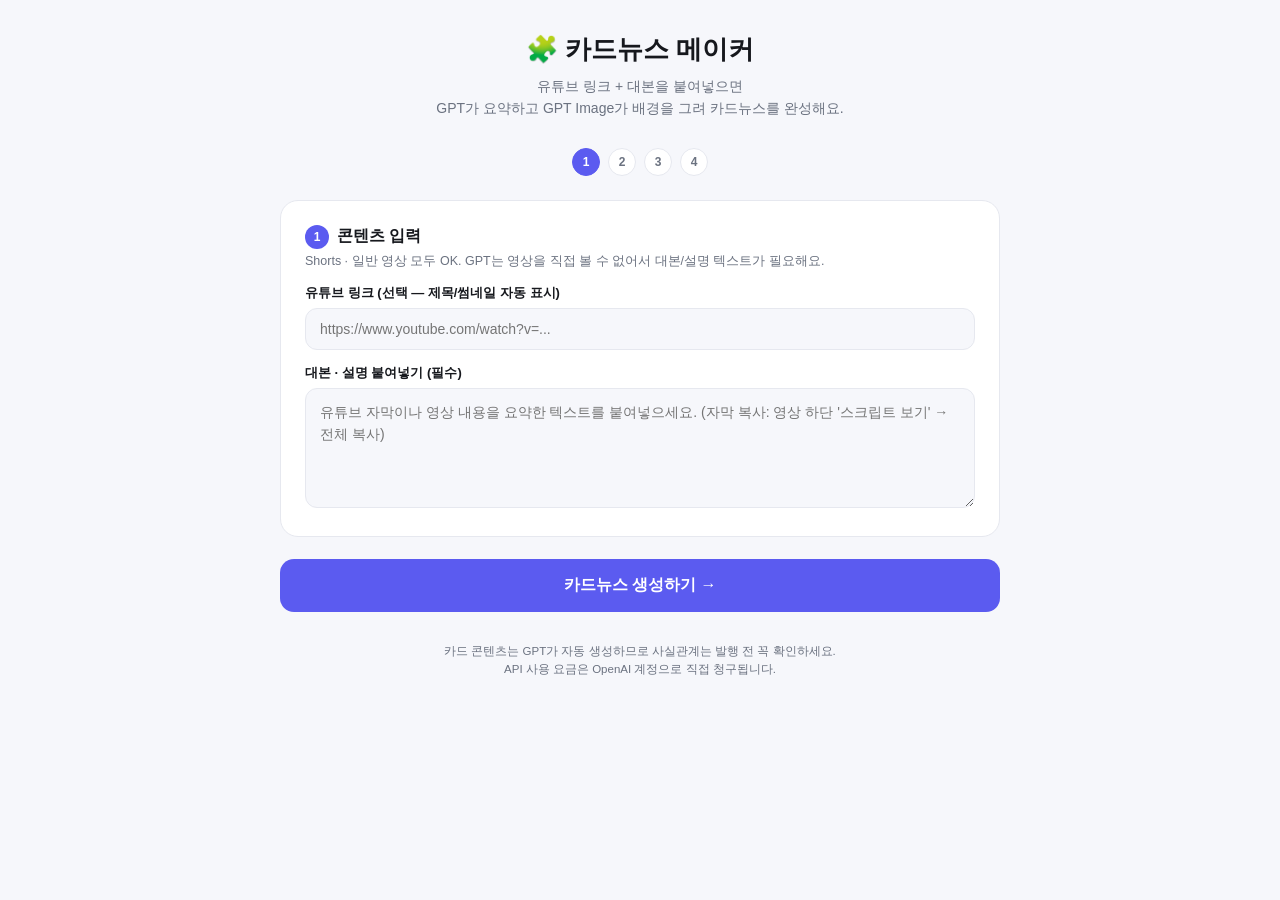
==== cardnews-maker/index.html @ f678c646 "Add YouTube-link-to-cardnews generator web app Client-only static app: paste a YouTube link (auto-fe" ====
<!doctype html>
<html lang="ko">
<head>
<meta charset="UTF-8" />
<meta name="viewport" content="width=device-width, initial-scale=1.0" />
<title>카드뉴스 메이커 — 링크 하나로 카드뉴스 완성</title>
<meta name="description" content="유튜브 링크와 대본을 붙여넣으면 GPT가 요약하고 GPT Image가 배경을 그려 카드뉴스를 완성합니다." />
<script src="./vendor/html2canvas.min.js"></script>
<script src="./vendor/jszip.min.js"></script>
<style>
  :root{
    --bg:#f6f7fb; --panel:#ffffff; --ink:#16181d; --sub:#6b7280;
    --line:#e6e8ef; --accent:#5b5bf0; --accent-ink:#ffffff;
    --danger:#e0455a; --radius:18px;
  }
  @media (prefers-color-scheme: dark){
    :root{ --bg:#0f1015; --panel:#191b22; --ink:#f2f3f7; --sub:#9aa0ac; --line:#2a2d38; }
  }
  :root[data-theme="dark"]{ --bg:#0f1015; --panel:#191b22; --ink:#f2f3f7; --sub:#9aa0ac; --line:#2a2d38; }
  :root[data-theme="light"]{ --bg:#f6f7fb; --panel:#ffffff; --ink:#16181d; --sub:#6b7280; --line:#e6e8ef; }

  *{box-sizing:border-box;}
  body{
    margin:0; background:var(--bg); color:var(--ink);
    font-family:-apple-system,BlinkMacSystemFont,"Pretendard","Apple SD Gothic Neo","Segoe UI",Roboto,sans-serif;
    padding:32px 16px 80px;
  }
  .wrap{ max-width:720px; margin:0 auto; }
  header.top{ text-align:center; margin-bottom:28px; }
  header.top h1{ font-size:26px; font-weight:800; margin:0 0 8px; }
  header.top p{ color:var(--sub); font-size:14px; margin:0; line-height:1.6; }

  .steps{ display:flex; gap:8px; justify-content:center; margin-bottom:24px; }
  .steps .dot{ width:28px; height:28px; border-radius:50%; display:flex; align-items:center; justify-content:center;
    font-size:12px; font-weight:700; background:var(--panel); border:1px solid var(--line); color:var(--sub); }
  .steps .dot.active{ background:var(--accent); color:#fff; border-color:var(--accent); }
  .steps .dot.done{ background:#22c55e; color:#fff; border-color:#22c55e; }

  .panel{ background:var(--panel); border:1px solid var(--line); border-radius:var(--radius); padding:24px; margin-bottom:16px; }
  .panel h2{ font-size:16px; margin:0 0 4px; display:flex; align-items:center; gap:8px; }
  .panel .badge{ width:24px;height:24px;border-radius:50%;background:var(--accent);color:#fff;font-size:12px;
    display:inline-flex;align-items:center;justify-content:center;font-weight:800; }
  .panel .hint{ color:var(--sub); font-size:12.5px; margin:0 0 14px; }

  label.field-label{ display:block; font-size:13px; font-weight:700; margin:14px 0 6px; }
  input[type=text], input[type=password], textarea{
    width:100%; padding:12px 14px; border-radius:12px; border:1px solid var(--line);
    background:var(--bg); color:var(--ink); font-size:14px; font-family:inherit; outline:none;
  }
  input:focus, textarea:focus{ border-color:var(--accent); }
  textarea{ min-height:120px; resize:vertical; line-height:1.6; }

  .yt-preview{ display:flex; gap:12px; align-items:center; margin-top:10px; padding:10px; border:1px solid var(--line); border-radius:12px; display:none; }
  .yt-preview img{ width:88px; height:50px; object-fit:cover; border-radius:8px; background:var(--line); }
  .yt-preview .t{ font-size:13px; font-weight:600; line-height:1.4; }
  .yt-preview .t small{ display:block; color:var(--sub); font-weight:400; margin-top:2px; }

  .choice-row{ display:grid; grid-template-columns:repeat(auto-fit,minmax(120px,1fr)); gap:8px; margin-top:8px; }
  .choice{ padding:12px 10px; border:1px solid var(--line); border-radius:12px; text-align:center; cursor:pointer;
    font-size:13px; font-weight:700; background:var(--bg); user-select:none; }
  .choice.sel{ background:var(--accent); color:#fff; border-color:var(--accent); }
  .choice small{ display:block; font-weight:400; opacity:.75; font-size:11px; margin-top:2px; }

  .tpl-grid{ display:grid; grid-template-columns:repeat(2,1fr); gap:12px; margin-top:8px; }
  .tpl-card{ border:2px solid var(--line); border-radius:14px; padding:10px; cursor:pointer; }
  .tpl-card.sel{ border-color:var(--accent); box-shadow:0 0 0 3px rgba(91,91,240,.15); }
  .tpl-thumb{ aspect-ratio:1/1; border-radius:8px; overflow:hidden; position:relative; display:flex; align-items:flex-end; padding:8px; }
  .tpl-thumb .tt{ font-size:11px; font-weight:800; line-height:1.3; }
  .tpl-name{ font-size:12.5px; font-weight:700; margin-top:8px; }
  .tpl-desc{ font-size:11px; color:var(--sub); margin-top:2px; }

  .thumb-press{ background:#fff; color:#111; }
  .thumb-press .tag{ background:#111; color:#ffe14d; font-size:8px; padding:2px 5px; border-radius:3px; display:inline-block; margin-bottom:4px; }
  .thumb-impact{ background:#0a0a0a; color:#eaff3d; }
  .thumb-photo{ background:linear-gradient(160deg,#7c6a58,#3d332a); color:#fff; }
  .thumb-vivid{ background:linear-gradient(135deg,#7b2ff7,#f72585); color:#fff; }

  .key-row{ display:flex; gap:8px; margin-top:8px; }
  .key-row input{ flex:1; }
  .lockline{ font-size:11.5px; color:var(--sub); margin-top:8px; display:flex; gap:6px; align-items:flex-start; line-height:1.5; }

  button.primary{
    width:100%; padding:16px; border:none; border-radius:14px; background:var(--accent); color:#fff;
    font-size:16px; font-weight:800; cursor:pointer; margin-top:6px;
  }
  button.primary:disabled{ opacity:.5; cursor:not-allowed; }
  button.ghost{
    padding:10px 16px; border-radius:12px; border:1px solid var(--line); background:transparent; color:var(--ink);
    font-size:13px; font-weight:700; cursor:pointer;
  }
  .btn-row{ display:flex; gap:8px; flex-wrap:wrap; margin-top:14px; }

  .progress-box{ text-align:center; padding:40px 20px; }
  .spinner{ width:40px;height:40px;border-radius:50%;border:3px solid var(--line);border-top-color:var(--accent);
    margin:0 auto 16px; animation:spin 1s linear infinite; }
  @keyframes spin{ to{ transform:rotate(360deg); } }
  .progress-box .step-log{ font-size:12.5px; color:var(--sub); margin-top:10px; line-height:1.8; }

  .carousel{ display:flex; gap:14px; overflow-x:auto; padding:6px 2px 14px; scroll-snap-type:x mandatory; }
  .carousel .cardwrap{ scroll-snap-align:center; flex:0 0 auto; }
  .card-canvas{ width:280px; border-radius:14px; overflow:hidden; box-shadow:0 6px 20px rgba(0,0,0,.15); position:relative; }
  .card-canvas.ratio-11{ aspect-ratio:1/1; }
  .card-canvas.ratio-45{ aspect-ratio:4/5; }

  .err{ color:var(--danger); font-size:13px; margin-top:10px; display:none; }
  footer.foot{ text-align:center; color:var(--sub); font-size:11.5px; margin-top:30px; line-height:1.6; }

  /* ---- exported card inner styles ---- */
  .cn-card{ width:100%; height:100%; position:relative; display:flex; flex-direction:column; font-family:inherit; }
  .cn-press{ background:#ffffff; color:#111; justify-content:space-between; padding:7% 8%; }
  .cn-press .tag{ background:#111; color:#ffe14d; font-size:11px; font-weight:800; padding:5px 10px; border-radius:5px; display:inline-block; align-self:flex-start; }
  .cn-press .head{ font-size:26px; font-weight:900; line-height:1.28; margin-top:14px; }
  .cn-press .body{ font-size:14px; color:#444; margin-top:10px; line-height:1.6; }
  .cn-press .foot{ display:flex; align-items:center; justify-content:space-between; }
  .cn-press .pill{ background:#f2c94c; color:#111; font-size:11px; font-weight:800; padding:6px 12px; border-radius:20px; }
  .cn-press .idx{ font-size:11px; color:#999; font-weight:700; }

  .cn-impact{ background:#0a0a0a; color:#eaff3d; justify-content:center; padding:9% 8%; }
  .cn-impact .tag{ background:#eaff3d; color:#0a0a0a; font-size:11px; font-weight:900; padding:5px 10px; border-radius:5px; display:inline-block; align-self:flex-start; margin-bottom:16px; }
  .cn-impact .head{ font-size:30px; font-weight:900; line-height:1.22; color:#fff; }
  .cn-impact .head b{ color:#eaff3d; }
  .cn-impact .body{ font-size:13.5px; color:#c9c9c9; margin-top:14px; line-height:1.7; }
  .cn-impact .idx{ position:absolute; bottom:6%; right:8%; font-size:11px; color:#666; font-weight:700; }

  .cn-photo{ color:#fff; justify-content:flex-end; background-size:cover; background-position:center; }
  .cn-photo::before{ content:""; position:absolute; inset:0; background:linear-gradient(180deg,rgba(0,0,0,.05) 30%,rgba(0,0,0,.75) 100%); }
  .cn-photo .inner{ position:relative; padding:8% 8% 9%; }
  .cn-photo .tag{ background:rgba(255,255,255,.9); color:#111; font-size:11px; font-weight:800; padding:5px 10px; border-radius:5px; display:inline-block; margin-bottom:10px; }
  .cn-photo .head{ font-size:22px; font-weight:900; line-height:1.3; }
  .cn-photo .body{ font-size:13px; margin-top:8px; line-height:1.6; opacity:.92; }

  .cn-vivid{ background:linear-gradient(135deg,#7b2ff7,#f72585); color:#fff; justify-content:center; padding:9% 8%; text-align:left; }
  .cn-vivid .tag{ font-size:11px; font-weight:800; letter-spacing:.5px; opacity:.85; margin-bottom:10px; }
  .cn-vivid .head{ font-size:28px; font-weight:900; line-height:1.25; }
  .cn-vivid .body{ font-size:13.5px; margin-top:14px; line-height:1.7; opacity:.95; }
  .cn-vivid .idx{ position:absolute; bottom:6%; right:8%; font-size:11px; font-weight:800; opacity:.8; }
</style>
</head>
<body>
<div class="wrap">
  <header class="top">
    <h1>🧩 카드뉴스 메이커</h1>
    <p>유튜브 링크 + 대본을 붙여넣으면<br/>GPT가 요약하고 GPT Image가 배경을 그려 카드뉴스를 완성해요.</p>
  </header>

  <div class="steps">
    <div class="dot" data-dot="1">1</div>
    <div class="dot" data-dot="2">2</div>
    <div class="dot" data-dot="3">3</div>
    <div class="dot" data-dot="4">4</div>
  </div>

  <!-- STEP 1 -->
  <section class="panel" id="panel-1">
    <h2><span class="badge">1</span> 콘텐츠 입력</h2>
    <p class="hint">Shorts · 일반 영상 모두 OK. GPT는 영상을 직접 볼 수 없어서 대본/설명 텍스트가 필요해요.</p>

    <label class="field-label">유튜브 링크 (선택 — 제목/썸네일 자동 표시)</label>
    <input type="text" id="ytUrl" placeholder="https://www.youtube.com/watch?v=..." />
    <div class="yt-preview" id="ytPreview">
      <img id="ytThumb" src="" alt="" />
      <div class="t" id="ytTitle">불러오는 중...</div>
    </div>

    <label class="field-label">대본 · 설명 붙여넣기 (필수)</label>
    <textarea id="scriptText" placeholder="유튜브 자막이나 영상 내용을 요약한 텍스트를 붙여넣으세요. (자막 복사: 영상 하단 '스크립트 보기' → 전체 복사)"></textarea>
    <div class="err" id="err1">대본 내용을 입력해주세요.</div>
  </section>

  <!-- STEP 2 -->
  <section class="panel" id="panel-2" style="display:none">
    <h2><span class="badge">2</span> AI 연결</h2>
    <p class="hint">텍스트 요약은 <b>gpt-4o-mini</b>, 배경 이미지는 <b>gpt-image-1</b>(GPT Image)을 사용합니다.</p>

    <label class="field-label">OpenAI API 키</label>
    <div class="key-row">
      <input type="password" id="apiKey" placeholder="sk-..." />
      <button class="ghost" id="toggleKey" type="button">보기</button>
    </div>
    <div class="lockline">🔒 키는 이 브라우저(localStorage)에만 저장되고 OpenAI로만 직접 전송됩니다. 서버에 저장되지 않아요.</div>
    <div class="err" id="err2">API 키를 입력해주세요.</div>
  </section>

  <!-- STEP 3 -->
  <section class="panel" id="panel-3" style="display:none">
    <h2><span class="badge">3</span> 템플릿 · 옵션</h2>
    <p class="hint">디자인과 카드 구성을 선택하세요.</p>

    <div class="tpl-grid" id="tplGrid">
      <div class="tpl-card" data-tpl="press">
        <div class="tpl-thumb thumb-press"><div><span class="tag">SAMPLE</span><div class="tt">여름에 꼭 가야 할<br/>카페 4곳</div></div></div>
        <div class="tpl-name">테이블 프레스</div>
        <div class="tpl-desc">흑백+옐로, 정보형</div>
      </div>
      <div class="tpl-card" data-tpl="impact">
        <div class="tpl-thumb thumb-impact"><div><span class="tag">SAMPLE</span><div class="tt">여름에 꼭 가야 할<br/>카페 4곳</div></div></div>
        <div class="tpl-name">블랙 임팩트</div>
        <div class="tpl-desc">다크+형광, 후킹형</div>
      </div>
      <div class="tpl-card" data-tpl="photo">
        <div class="tpl-thumb thumb-photo"><div><span class="tag">SAMPLE</span><div class="tt">AI 배경사진<br/>+ 화이트 박스</div></div></div>
        <div class="tpl-name">매거진 포토</div>
        <div class="tpl-desc">GPT Image 배경 생성</div>
      </div>
      <div class="tpl-card" data-tpl="vivid">
        <div class="tpl-thumb thumb-vivid"><div><span class="tag">SAMPLE</span><div class="tt">여름에 꼭 가야 할<br/>카페 4곳</div></div></div>
        <div class="tpl-name">팝 비비드</div>
        <div class="tpl-desc">그라데이션, 캐주얼</div>
      </div>
    </div>

    <label class="field-label">비율</label>
    <div class="choice-row" id="ratioRow">
      <div class="choice sel" data-ratio="11">1:1 정방형</div>
      <div class="choice" data-ratio="45">4:5 세로형</div>
    </div>

    <label class="field-label">카드 수</label>
    <div class="choice-row" id="countRow">
      <div class="choice" data-count="5">5장</div>
      <div class="choice sel" data-count="7">7장</div>
      <div class="choice" data-count="9">9장</div>
    </div>

    <label class="field-label">톤</label>
    <div class="choice-row" id="toneRow">
      <div class="choice sel" data-tone="정보형">정보형</div>
      <div class="choice" data-tone="캐주얼">캐주얼</div>
      <div class="choice" data-tone="후킹형">후킹형</div>
    </div>
    <div class="err" id="err3">템플릿을 선택해주세요.</div>
  </section>

  <button class="primary" id="goBtn">카드뉴스 생성하기 →</button>

  <!-- PROGRESS -->
  <section class="panel progress-box" id="panelProgress" style="display:none">
    <div class="spinner"></div>
    <div id="progressLabel">콘텐츠 구성 중...</div>
    <div class="step-log" id="progressLog"></div>
  </section>

  <!-- RESULT -->
  <section id="panelResult" style="display:none">
    <div class="panel">
      <h2>✅ 완성!</h2>
      <p class="hint">좌우로 넘겨서 확인하고, 개별 저장하거나 전체를 zip으로 받으세요.</p>
      <div class="carousel" id="carousel"></div>
      <div class="btn-row">
        <button class="ghost" id="downloadAllBtn">📦 전체 ZIP 다운로드</button>
        <button class="ghost" id="restartBtn">🔄 다시 만들기</button>
      </div>
    </div>
  </section>

  <footer class="foot">
    카드 콘텐츠는 GPT가 자동 생성하므로 사실관계는 발행 전 꼭 확인하세요.<br/>
    API 사용 요금은 OpenAI 계정으로 직접 청구됩니다.
  </footer>
</div>

<script>
(function(){
  "use strict";

  var state = {
    step: 1,
    ytUrl: "", ytTitle: "", ytThumb: "",
    script: "",
    apiKey: localStorage.getItem("cn_openai_key") || "",
    template: "press",
    ratio: "11",
    count: 7,
    tone: "정보형",
    cards: [],       // [{tag, head, body}]
    bgImage: null     // data URL for photo template
  };

  var TPL_META = {
    press:  { label:"테이블 프레스" },
    impact: { label:"블랙 임팩트" },
    photo:  { label:"매거진 포토" },
    vivid:  { label:"팝 비비드" }
  };

  document.getElementById("apiKey").value = state.apiKey;

  // ---------- YouTube oEmbed preview ----------
  var ytUrlInput = document.getElementById("ytUrl");
  ytUrlInput.addEventListener("change", fetchYoutubeMeta);
  ytUrlInput.addEventListener("blur", fetchYoutubeMeta);

  function fetchYoutubeMeta(){
    var url = ytUrlInput.value.trim();
    state.ytUrl = url;
    if(!url) return;
    var preview = document.getElementById("ytPreview");
    var titleEl = document.getElementById("ytTitle");
    var thumbEl = document.getElementById("ytThumb");
    preview.style.display = "flex";
    titleEl.innerHTML = "불러오는 중...";
    fetch("https://www.youtube.com/oembed?url=" + encodeURIComponent(url) + "&format=json")
      .then(function(r){ if(!r.ok) throw new Error("oembed fail"); return r.json(); })
      .then(function(data){
        state.ytTitle = data.title || "";
        state.ytThumb = data.thumbnail_url || "";
        titleEl.innerHTML = escapeHtml(data.title || "") + "<small>" + escapeHtml(data.author_name || "") + "</small>";
        thumbEl.src = state.ytThumb;
      })
      .catch(function(){
        titleEl.innerHTML = "제목을 불러오지 못했어요 (링크 형식을 확인하거나 그냥 진행하세요).";
      });
  }

  // ---------- step navigation ----------
  function updateDots(){
    for(var i=1;i<=4;i++){
      var d = document.querySelector('[data-dot="'+i+'"]');
      d.className = "dot" + (i===state.step ? " active" : (i<state.step ? " done" : ""));
    }
  }

  document.getElementById("apiKey").addEventListener("input", function(e){
    state.apiKey = e.target.value.trim();
    localStorage.setItem("cn_openai_key", state.apiKey);
  });
  document.getElementById("toggleKey").addEventListener("click", function(){
    var el = document.getElementById("apiKey");
    var showing = el.type === "text";
    el.type = showing ? "password" : "text";
    this.textContent = showing ? "보기" : "숨기기";
  });
  document.getElementById("scriptText").addEventListener("input", function(e){
    state.script = e.target.value;
  });

  document.querySelectorAll(".tpl-card").forEach(function(el){
    el.addEventListener("click", function(){
      document.querySelectorAll(".tpl-card").forEach(function(c){ c.classList.remove("sel"); });
      el.classList.add("sel");
      state.template = el.getAttribute("data-tpl");
    });
  });
  document.querySelector('.tpl-card[data-tpl="press"]').classList.add("sel");

  document.querySelectorAll("#ratioRow .choice").forEach(function(el){
    el.addEventListener("click", function(){
      document.querySelectorAll("#ratioRow .choice").forEach(function(c){ c.classList.remove("sel"); });
      el.classList.add("sel"); state.ratio = el.getAttribute("data-ratio");
    });
  });
  document.querySelectorAll("#countRow .choice").forEach(function(el){
    el.addEventListener("click", function(){
      document.querySelectorAll("#countRow .choice").forEach(function(c){ c.classList.remove("sel"); });
      el.classList.add("sel"); state.count = parseInt(el.getAttribute("data-count"),10);
    });
  });
  document.querySelectorAll("#toneRow .choice").forEach(function(el){
    el.addEventListener("click", function(){
      document.querySelectorAll("#toneRow .choice").forEach(function(c){ c.classList.remove("sel"); });
      el.classList.add("sel"); state.tone = el.getAttribute("data-tone");
    });
  });

  var goBtn = document.getElementById("goBtn");
  goBtn.addEventListener("click", function(){
    if(state.step === 1){
      if(!state.script.trim()){
        document.getElementById("err1").style.display = "block";
        return;
      }
      document.getElementById("err1").style.display = "none";
      document.getElementById("panel-1").style.display = "none";
      document.getElementById("panel-2").style.display = "block";
      state.step = 2;
      updateDots();
      goBtn.textContent = "다음 →";
      return;
    }
    if(state.step === 2){
      if(!state.apiKey){
        document.getElementById("err2").style.display = "block";
        return;
      }
      document.getElementById("err2").style.display = "none";
      document.getElementById("panel-2").style.display = "none";
      document.getElementById("panel-3").style.display = "block";
      state.step = 3;
      updateDots();
      goBtn.textContent = "카드뉴스 생성하기 →";
      return;
    }
    if(state.step === 3){
      runGeneration();
    }
  });

  document.getElementById("restartBtn").addEventListener("click", function(){
    location.reload();
  });

  // ---------- generation pipeline ----------
  function setProgress(label, logLine){
    document.getElementById("progressLabel").textContent = label;
    if(logLine){
      var log = document.getElementById("progressLog");
      log.innerHTML += "<div>" + escapeHtml(logLine) + "</div>";
    }
  }

  function runGeneration(){
    document.getElementById("panel-3").style.display = "none";
    goBtn.style.display = "none";
    document.getElementById("panelProgress").style.display = "block";
    document.getElementById("progressLog").innerHTML = "";
    setProgress("콘텐츠 구성 중...", "▸ GPT로 카드 " + state.count + "장 문구 생성");

    generateContent()
      .then(function(json){
        state.cards = json.cards || [];
        if(state.template === "photo"){
          setProgress("배경 이미지 생성 중...", "▸ GPT Image로 배경 1장 생성 (수 초 소요)");
          return generateBgImage(json.title);
        }
      })
      .then(function(){
        setProgress("카드 렌더링 중...", "▸ 카드 " + state.cards.length + "장 조립");
        return renderAllCards();
      })
      .then(function(){
        document.getElementById("panelProgress").style.display = "none";
        document.getElementById("panelResult").style.display = "block";
        goBtn.style.display = "none";
      })
      .catch(function(e){
        console.error(e);
        setProgress("오류가 발생했어요", "▸ " + (e && e.message ? e.message : String(e)));
        var retry = document.createElement("button");
        retry.className = "ghost";
        retry.textContent = "처음으로";
        retry.style.marginTop = "16px";
        retry.onclick = function(){ location.reload(); };
        document.getElementById("panelProgress").appendChild(retry);
      });
  }

  function generateContent(){
    var sys = "너는 SNS 카드뉴스 에디터야. 사용자가 준 원문(유튜브 대본/설명)을 바탕으로 정확히 " + state.count +
      "장 짜리 카드뉴스를 기획해. 첫 장은 표지(전체 주제 소개), 마지막 장은 마무리/요약, 중간은 핵심 포인트 각 1장씩. " +
      "톤은 '" + state.tone + "' 스타일로. 각 카드는 짧고 강렬한 heading(15자 내외)과 body(40자 내외 설명)로 구성해. " +
      "출력은 반드시 아래 JSON 스키마만 출력: " +
      '{"title":"전체 제목(12자 내외)","subtitle":"부제(20자 내외)","cards":[{"tag":"카드 상단 태그(4자 내외, 선택)","head":"헤드라인","body":"본문 설명"}]}' +
      " cards 배열 길이는 정확히 " + state.count + "여야 해.";

    var userMsg = "유튜브 제목: " + (state.ytTitle || "(없음)") + "\n\n원문:\n" + state.script.slice(0, 6000);

    return fetch("https://api.openai.com/v1/chat/completions", {
      method: "POST",
      headers: {
        "Content-Type": "application/json",
        "Authorization": "Bearer " + state.apiKey
      },
      body: JSON.stringify({
        model: "gpt-4o-mini",
        messages: [
          { role: "system", content: sys },
          { role: "user", content: userMsg }
        ],
        response_format: { type: "json_object" },
        temperature: 0.8
      })
    }).then(handleJsonResponse).then(function(data){
      var content = data.choices[0].message.content;
      var parsed = JSON.parse(content);
      if(!parsed.cards || !parsed.cards.length){ throw new Error("AI가 카드 내용을 만들지 못했어요. 다시 시도해주세요."); }
      return parsed;
    });
  }

  function generateBgImage(title){
    var size = state.ratio === "45" ? "1024x1536" : "1024x1024";
    var prompt = "고급스러운 매거진 화보 느낌의 배경 사진. 주제: " + (title || state.ytTitle || "라이프스타일") +
      ". 사람 얼굴과 텍스트 없이, 자연광, 따뜻한 톤, 카드뉴스 배경용 여백 있는 구도.";
    return fetch("https://api.openai.com/v1/images/generations", {
      method: "POST",
      headers: {
        "Content-Type": "application/json",
        "Authorization": "Bearer " + state.apiKey
      },
      body: JSON.stringify({
        model: "gpt-image-1",
        prompt: prompt,
        size: size,
        n: 1
      })
    }).then(handleJsonResponse).then(function(data){
      var item = data.data[0];
      if(item.b64_json){ state.bgImage = "data:image/png;base64," + item.b64_json; }
      else if(item.url){ state.bgImage = item.url; }
    }).catch(function(e){
      console.warn("이미지 생성 실패, 그라데이션으로 대체:", e);
      state.bgImage = null;
    });
  }

  function handleJsonResponse(r){
    return r.json().then(function(data){
      if(!r.ok){
        var msg = (data && data.error && data.error.message) ? data.error.message : ("API 오류 (" + r.status + ")");
        throw new Error(msg);
      }
      return data;
    });
  }

  // ---------- rendering ----------
  function cardHtml(card, idx, total){
    var tpl = state.template;
    var tag = card.tag ? escapeHtml(card.tag) : (idx === 0 ? "START" : (idx === total-1 ? "END" : "TIP " + idx));
    var head = escapeHtml(card.head || "");
    var body = escapeHtml(card.body || "");
    var idxLabel = (idx+1) + " / " + total;

    if(tpl === "press"){
      return '<div class="cn-card cn-press">' +
        '<div><span class="tag">' + tag + '</span><div class="head">' + head + '</div><div class="body">' + body + '</div></div>' +
        '<div class="foot"><span class="pill">' + escapeHtml(state.ytTitle ? state.ytTitle.slice(0,10) : "CARD NEWS") + '</span><span class="idx">' + idxLabel + '</span></div>' +
        '</div>';
    }
    if(tpl === "impact"){
      return '<div class="cn-card cn-impact">' +
        '<span class="tag">' + tag + '</span>' +
        '<div class="head">' + head + '</div>' +
        '<div class="body">' + body + '</div>' +
        '<div class="idx">' + idxLabel + '</div>' +
        '</div>';
    }
    if(tpl === "photo"){
      var bg = state.bgImage ? ('background-image:url(' + state.bgImage + ');') : "background:linear-gradient(160deg,#7c6a58,#3d332a);";
      return '<div class="cn-card cn-photo" style="' + bg + '">' +
        '<div class="inner"><span class="tag">' + tag + '</span><div class="head">' + head + '</div><div class="body">' + body + '</div></div>' +
        '</div>';
    }
    // vivid
    return '<div class="cn-card cn-vivid">' +
      '<div class="tag">' + tag + ' · ' + idxLabel + '</div>' +
      '<div class="head">' + head + '</div>' +
      '<div class="body">' + body + '</div>' +
      '<div class="idx">✦</div>' +
      '</div>';
  }

  function renderAllCards(){
    var carousel = document.getElementById("carousel");
    carousel.innerHTML = "";
    var ratioClass = state.ratio === "45" ? "ratio-45" : "ratio-11";

    state.cards.forEach(function(card, idx){
      var wrap = document.createElement("div");
      wrap.className = "cardwrap";
      var canvasEl = document.createElement("div");
      canvasEl.className = "card-canvas " + ratioClass;
      canvasEl.innerHTML = cardHtml(card, idx, state.cards.length);
      wrap.appendChild(canvasEl);

      var dl = document.createElement("button");
      dl.className = "ghost";
      dl.style.marginTop = "8px";
      dl.style.width = "100%";
      dl.textContent = "⬇ 저장 (" + (idx+1) + ")";
      dl.onclick = function(){ exportCard(canvasEl, idx); };
      wrap.appendChild(dl);

      carousel.appendChild(wrap);
    });

    // wait a tick for background-image to be paintable
    return new Promise(function(res){ setTimeout(res, 150); });
  }

  function exportCard(el, idx){
    return html2canvas(el, { scale: 3, useCORS: true, backgroundColor: null }).then(function(canvas){
      var link = document.createElement("a");
      link.download = "cardnews_" + (idx+1) + ".png";
      link.href = canvas.toDataURL("image/png");
      link.click();
    });
  }

  document.getElementById("downloadAllBtn").addEventListener("click", function(){
    var btn = this;
    btn.disabled = true;
    btn.textContent = "압축 중...";
    var zip = new JSZip();
    var cards = Array.prototype.slice.call(document.querySelectorAll(".card-canvas"));
    var chain = Promise.resolve();
    cards.forEach(function(el, idx){
      chain = chain.then(function(){
        return html2canvas(el, { scale: 3, useCORS: true, backgroundColor: null }).then(function(canvas){
          var dataUrl = canvas.toDataURL("image/png").split(",")[1];
          zip.file("cardnews_" + (idx+1) + ".png", dataUrl, { base64: true });
        });
      });
    });
    chain.then(function(){
      return zip.generateAsync({ type: "blob" });
    }).then(function(blob){
      var link = document.createElement("a");
      link.href = URL.createObjectURL(blob);
      link.download = "cardnews_set.zip";
      link.click();
      btn.disabled = false;
      btn.textContent = "📦 전체 ZIP 다운로드";
    });
  });

  function escapeHtml(s){
    return String(s || "").replace(/[&<>"']/g, function(c){
      return { "&":"&amp;", "<":"&lt;", ">":"&gt;", '"':"&quot;", "'":"&#39;" }[c];
    });
  }

  updateDots();
})();
</script>
</body>
</html>
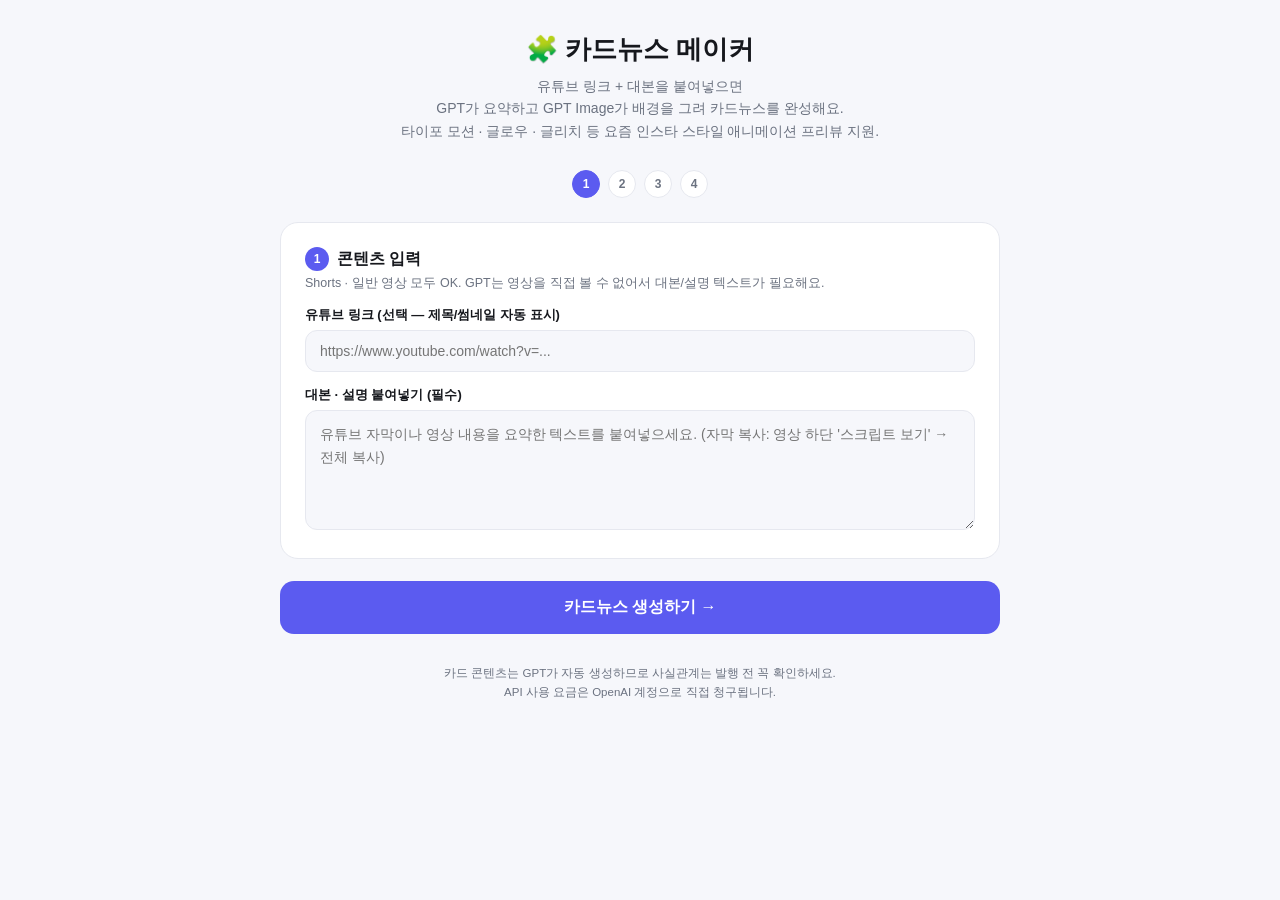
==== commit f73548df: "Add trendy motion-graphic card templates (kinetic type, glow gradient, Y2K glitch) Three new templat" ====
--- a/cardnews-maker/index.html
+++ b/cardnews-maker/index.html
@@ -75,6 +75,32 @@
   .thumb-photo{ background:linear-gradient(160deg,#7c6a58,#3d332a); color:#fff; }
   .thumb-vivid{ background:linear-gradient(135deg,#7b2ff7,#f72585); color:#fff; }
 
+  .mo-badge{ font-size:8.5px; font-weight:800; color:#fff; background:linear-gradient(90deg,#ff5f8f,#7b2ff7);
+    padding:2px 6px; border-radius:8px; vertical-align:middle; margin-left:3px; letter-spacing:.3px; }
+
+  .thumb-kinetic{ background:#0a0a0a; align-items:center; justify-content:center; padding:8px; }
+  .kw-wrap{ display:flex; flex-wrap:wrap; gap:4px; justify-content:center; }
+  .kw{ font-size:11px; font-weight:900; color:#fff; opacity:0; transform:translateY(6px);
+    animation:kwPop 1.4s ease-in-out infinite; }
+  @keyframes kwPop{ 0%{opacity:0; transform:translateY(6px);} 15%,60%{opacity:1; transform:translateY(0);} 85%,100%{opacity:0; transform:translateY(6px);} }
+
+  .thumb-glow{ background:#111; position:relative; overflow:hidden; }
+  .thumb-glow .blob{ position:absolute; border-radius:50%; filter:blur(14px); opacity:.75; animation:blobFloat 5s ease-in-out infinite; }
+  .thumb-glow .b1{ width:60px; height:60px; background:#7b2ff7; top:-10px; left:-10px; }
+  .thumb-glow .b2{ width:50px; height:50px; background:#00e5ff; bottom:-14px; right:-10px; animation-delay:-2s; }
+  @keyframes blobFloat{ 0%,100%{ transform:translate(0,0) scale(1);} 50%{ transform:translate(8px,-6px) scale(1.15);} }
+  .thumb-glow .glass{ position:relative; z-index:1; background:rgba(255,255,255,.14); backdrop-filter:blur(3px);
+    border:1px solid rgba(255,255,255,.25); border-radius:8px; padding:6px 8px; }
+  .thumb-glow .glass .tt{ color:#fff; }
+
+  .thumb-glitch{ background:#050505; align-items:center; justify-content:center; }
+  .gl-tt{ font-size:12px; font-weight:900; color:#0affb0; position:relative; letter-spacing:.5px; }
+  .gl-tt::before, .gl-tt::after{ content:attr(data-text); position:absolute; left:0; top:0; width:100%; }
+  .gl-tt::before{ color:#ff2ec4; animation:glitchA 2.4s infinite linear; clip-path:inset(0 0 60% 0); }
+  .gl-tt::after{ color:#00e5ff; animation:glitchB 2.4s infinite linear; clip-path:inset(60% 0 0 0); }
+  @keyframes glitchA{ 0%,88%,100%{ transform:translate(0,0);} 90%{ transform:translate(-2px,-1px);} 92%{ transform:translate(2px,1px);} 94%{ transform:translate(-1px,0);} }
+  @keyframes glitchB{ 0%,88%,100%{ transform:translate(0,0);} 90%{ transform:translate(2px,1px);} 92%{ transform:translate(-2px,-1px);} 94%{ transform:translate(1px,0);} }
+
   .key-row{ display:flex; gap:8px; margin-top:8px; }
   .key-row input{ flex:1; }
   .lockline{ font-size:11.5px; color:var(--sub); margin-top:8px; display:flex; gap:6px; align-items:flex-start; line-height:1.5; }
@@ -134,13 +160,71 @@
   .cn-vivid .head{ font-size:28px; font-weight:900; line-height:1.25; }
   .cn-vivid .body{ font-size:13.5px; margin-top:14px; line-height:1.7; opacity:.95; }
   .cn-vivid .idx{ position:absolute; bottom:6%; right:8%; font-size:11px; font-weight:800; opacity:.8; }
+
+  /* ---- 타이포 모션 ---- */
+  .cn-kinetic{ background:#0a0a0a; color:#fff; justify-content:center; padding:9% 8%; overflow:hidden; }
+  .cn-kinetic .tag{ background:#fff; color:#0a0a0a; font-size:11px; font-weight:900; padding:5px 10px; border-radius:5px;
+    display:inline-block; align-self:flex-start; margin-bottom:16px; opacity:0; animation:kFadeUp .5s ease forwards; }
+  .cn-kinetic .head{ font-size:32px; font-weight:900; line-height:1.28; display:flex; flex-wrap:wrap; gap:.35em; }
+  .cn-kinetic .head .kword{ display:inline-block; opacity:0; transform:translateY(16px);
+    animation:kFadeUp .55s cubic-bezier(.2,.8,.2,1) forwards; }
+  .cn-kinetic .head .kword:nth-child(odd){ color:#eaff3d; }
+  .cn-kinetic .body{ font-size:13.5px; color:#b9b9b9; margin-top:16px; line-height:1.7; opacity:0;
+    animation:kFadeUp .5s ease forwards; }
+  .cn-kinetic .idx{ position:absolute; bottom:6%; right:8%; font-size:11px; color:#666; font-weight:700; }
+  @keyframes kFadeUp{ from{ opacity:0; transform:translateY(16px);} to{ opacity:1; transform:translateY(0);} }
+
+  /* ---- 글로우 그라디언트 ---- */
+  .cn-glow{ background:#0e0e14; color:#fff; justify-content:center; padding:9% 8%; position:relative; overflow:hidden; }
+  .cn-glow .blob{ position:absolute; border-radius:50%; filter:blur(38px); opacity:.65; animation:glowFloat 7s ease-in-out infinite; }
+  .cn-glow .b1{ width:55%; aspect-ratio:1/1; background:#7b2ff7; top:-15%; left:-15%; }
+  .cn-glow .b2{ width:50%; aspect-ratio:1/1; background:#00e5ff; bottom:-15%; right:-15%; animation-delay:-3.5s; }
+  .cn-glow .b3{ width:35%; aspect-ratio:1/1; background:#ff5f8f; top:35%; left:30%; animation-delay:-5.5s; opacity:.45; }
+  @keyframes glowFloat{ 0%,100%{ transform:translate(0,0) scale(1);} 50%{ transform:translate(6%,-5%) scale(1.12);} }
+  .cn-glow .glass{ position:relative; z-index:1; background:rgba(255,255,255,.10); backdrop-filter:blur(6px);
+    -webkit-backdrop-filter:blur(6px); border:1px solid rgba(255,255,255,.22); border-radius:16px; padding:7% 8%; }
+  .cn-glow .tag{ font-size:11px; font-weight:800; letter-spacing:.5px; opacity:.85; margin-bottom:10px; }
+  .cn-glow .head{ font-size:26px; font-weight:900; line-height:1.28; }
+  .cn-glow .body{ font-size:13.5px; margin-top:12px; line-height:1.7; opacity:.9; }
+
+  /* ---- Y2K 글리치 ---- */
+  .cn-glitch{ background:#050505; color:#0affb0; justify-content:center; padding:9% 8%; position:relative; overflow:hidden; }
+  .cn-glitch::before{ content:""; position:absolute; inset:0; pointer-events:none;
+    background:repeating-linear-gradient(0deg, rgba(255,255,255,.04) 0 1px, transparent 1px 3px); }
+  .cn-glitch .tag{ background:#0affb0; color:#050505; font-size:11px; font-weight:900; padding:5px 10px; border-radius:3px;
+    display:inline-block; align-self:flex-start; margin-bottom:16px; }
+  .cn-glitch .head{ font-size:28px; font-weight:900; line-height:1.25; position:relative; color:#fff;
+    text-shadow:0 0 12px rgba(10,255,176,.55); }
+  .cn-glitch .head::before, .cn-glitch .head::after{ content:attr(data-text); position:absolute; left:0; top:0; width:100%; height:100%; }
+  .cn-glitch .head::before{ color:#ff2ec4; clip-path:inset(0 0 55% 0); animation:cardGlitchA 2.6s ease-in-out 1; animation-fill-mode:forwards; }
+  .cn-glitch .head::after{ color:#00e5ff; clip-path:inset(55% 0 0 0); animation:cardGlitchB 2.6s ease-in-out 1; animation-fill-mode:forwards; }
+  @keyframes cardGlitchA{ 0%{ transform:translate(0,0);} 8%{ transform:translate(-4px,-2px);} 14%{ transform:translate(3px,2px);}
+    20%{ transform:translate(-2px,0);} 26%,100%{ transform:translate(0,0);} }
+  @keyframes cardGlitchB{ 0%{ transform:translate(0,0);} 8%{ transform:translate(4px,2px);} 14%{ transform:translate(-3px,-2px);}
+    20%{ transform:translate(2px,0);} 26%,100%{ transform:translate(0,0);} }
+  .cn-glitch .body{ font-size:13.5px; color:#8be8cf; margin-top:14px; line-height:1.7; }
+  .cn-glitch .idx{ position:absolute; bottom:6%; right:8%; font-size:11px; color:#0affb0; font-weight:800; opacity:.7; }
+
+  /* html2canvas disables CSS `animation`/`transition` on its cloned document before rasterizing,
+     which would otherwise leave finite reveal animations frozen at their un-animated (invisible)
+     starting values. .export-freeze forces the settled end-state with plain, non-animated values
+     so the exported PNG always shows fully readable text regardless of animation timing. */
+  .card-canvas.export-freeze .cn-kinetic .tag,
+  .card-canvas.export-freeze .cn-kinetic .head .kword,
+  .card-canvas.export-freeze .cn-kinetic .body{
+    animation:none !important; opacity:1 !important; transform:none !important;
+  }
+  .card-canvas.export-freeze .cn-glitch .head::before,
+  .card-canvas.export-freeze .cn-glitch .head::after{
+    animation:none !important; transform:none !important;
+  }
 </style>
 </head>
 <body>
 <div class="wrap">
   <header class="top">
     <h1>🧩 카드뉴스 메이커</h1>
-    <p>유튜브 링크 + 대본을 붙여넣으면<br/>GPT가 요약하고 GPT Image가 배경을 그려 카드뉴스를 완성해요.</p>
+    <p>유튜브 링크 + 대본을 붙여넣으면<br/>GPT가 요약하고 GPT Image가 배경을 그려 카드뉴스를 완성해요.<br/>타이포 모션 · 글로우 · 글리치 등 요즘 인스타 스타일 애니메이션 프리뷰 지원.</p>
   </header>
 
   <div class="steps">
@@ -207,6 +291,28 @@
         <div class="tpl-name">팝 비비드</div>
         <div class="tpl-desc">그라데이션, 캐주얼</div>
       </div>
+      <div class="tpl-card" data-tpl="kinetic">
+        <div class="tpl-thumb thumb-kinetic">
+          <div class="kw-wrap"><span class="kw" style="animation-delay:.0s">여름에</span><span class="kw" style="animation-delay:.15s">꼭</span><span class="kw" style="animation-delay:.3s">가야 할</span></div>
+        </div>
+        <div class="tpl-name">타이포 모션 <span class="mo-badge">MOTION</span></div>
+        <div class="tpl-desc">글자가 하나씩 등장하는 킨네틱 타이포</div>
+      </div>
+      <div class="tpl-card" data-tpl="glow">
+        <div class="tpl-thumb thumb-glow">
+          <div class="blob b1"></div><div class="blob b2"></div>
+          <div class="glass"><span class="tt">여름에 꼭<br/>가야 할 카페</span></div>
+        </div>
+        <div class="tpl-name">글로우 그라디언트 <span class="mo-badge">MOTION</span></div>
+        <div class="tpl-desc">은은하게 흐르는 그라디언트 배경</div>
+      </div>
+      <div class="tpl-card" data-tpl="glitch">
+        <div class="tpl-thumb thumb-glitch">
+          <div class="gl-tt" data-text="여름 카페 4곳">여름 카페 4곳</div>
+        </div>
+        <div class="tpl-name">Y2K 글리치 <span class="mo-badge">MOTION</span></div>
+        <div class="tpl-desc">네온 글리치 인트로, 형광 톤</div>
+      </div>
     </div>
 
     <label class="field-label">비율</label>
@@ -244,7 +350,7 @@
   <section id="panelResult" style="display:none">
     <div class="panel">
       <h2>✅ 완성!</h2>
-      <p class="hint">좌우로 넘겨서 확인하고, 개별 저장하거나 전체를 zip으로 받으세요.</p>
+      <p class="hint">좌우로 넘겨서 확인하고, 개별 저장하거나 전체를 zip으로 받으세요. 모션 템플릿은 앱 안에서 애니메이션으로 재생되고, 다운로드되는 이미지는 완료된 장면의 정지 이미지예요.</p>
       <div class="carousel" id="carousel"></div>
       <div class="btn-row">
         <button class="ghost" id="downloadAllBtn">📦 전체 ZIP 다운로드</button>
@@ -277,10 +383,13 @@
   };
 
   var TPL_META = {
-    press:  { label:"테이블 프레스" },
-    impact: { label:"블랙 임팩트" },
-    photo:  { label:"매거진 포토" },
-    vivid:  { label:"팝 비비드" }
+    press:   { label:"테이블 프레스" },
+    impact:  { label:"블랙 임팩트" },
+    photo:   { label:"매거진 포토" },
+    vivid:   { label:"팝 비비드" },
+    kinetic: { label:"타이포 모션", motion:true },
+    glow:    { label:"글로우 그라디언트", motion:true },
+    glitch:  { label:"Y2K 글리치", motion:true }
   };
 
   document.getElementById("apiKey").value = state.apiKey;
@@ -541,13 +650,41 @@
         '<div class="inner"><span class="tag">' + tag + '</span><div class="head">' + head + '</div><div class="body">' + body + '</div></div>' +
         '</div>';
     }
-    // vivid
-    return '<div class="cn-card cn-vivid">' +
-      '<div class="tag">' + tag + ' · ' + idxLabel + '</div>' +
-      '<div class="head">' + head + '</div>' +
-      '<div class="body">' + body + '</div>' +
-      '<div class="idx">✦</div>' +
-      '</div>';
+    if(tpl === "vivid"){
+      return '<div class="cn-card cn-vivid">' +
+        '<div class="tag">' + tag + ' · ' + idxLabel + '</div>' +
+        '<div class="head">' + head + '</div>' +
+        '<div class="body">' + body + '</div>' +
+        '<div class="idx">✦</div>' +
+        '</div>';
+    }
+    if(tpl === "kinetic"){
+      var words = (card.head || "").split(/\s+/).filter(Boolean);
+      var wordsHtml = words.map(function(w, i){
+        return '<span class="kword" style="animation-delay:' + (0.15 * i + 0.1).toFixed(2) + 's">' + escapeHtml(w) + '</span>';
+      }).join("");
+      return '<div class="cn-card cn-kinetic">' +
+        '<span class="tag" style="animation-delay:0s">' + tag + '</span>' +
+        '<div class="head">' + wordsHtml + '</div>' +
+        '<div class="body" style="animation-delay:' + (0.15 * words.length + 0.25).toFixed(2) + 's">' + body + '</div>' +
+        '<div class="idx">' + idxLabel + '</div>' +
+        '</div>';
+    }
+    if(tpl === "glow"){
+      return '<div class="cn-card cn-glow">' +
+        '<div class="blob b1"></div><div class="blob b2"></div><div class="blob b3"></div>' +
+        '<div class="glass"><div class="tag">' + tag + ' · ' + idxLabel + '</div>' +
+        '<div class="head">' + head + '</div><div class="body">' + body + '</div></div>' +
+        '</div>';
+    }
+    if(tpl === "glitch"){
+      return '<div class="cn-card cn-glitch">' +
+        '<span class="tag">' + tag + '</span>' +
+        '<div class="head" data-text="' + head + '">' + head + '</div>' +
+        '<div class="body">' + body + '</div>' +
+        '<div class="idx">' + idxLabel + '</div>' +
+        '</div>';
+    }
   }
 
   function renderAllCards(){
@@ -563,6 +700,16 @@
       canvasEl.innerHTML = cardHtml(card, idx, state.cards.length);
       wrap.appendChild(canvasEl);
 
+      if(TPL_META[state.template] && TPL_META[state.template].motion){
+        var replay = document.createElement("button");
+        replay.className = "ghost";
+        replay.style.marginTop = "8px";
+        replay.style.width = "100%";
+        replay.textContent = "▶ 애니메이션 다시보기";
+        replay.onclick = function(){ replayAnimations(canvasEl); };
+        wrap.appendChild(replay);
+      }
+
       var dl = document.createElement("button");
       dl.className = "ghost";
       dl.style.marginTop = "8px";
@@ -578,8 +725,20 @@
     return new Promise(function(res){ setTimeout(res, 150); });
   }
 
+  function replayAnimations(el){
+    // re-trigger CSS animations by re-inserting fresh markup (forces the browser to restart from 0%)
+    var html = el.innerHTML;
+    el.innerHTML = "";
+    void el.offsetWidth; // force reflow
+    el.innerHTML = html;
+  }
+
   function exportCard(el, idx){
+    // see .export-freeze rules above: html2canvas strips CSS animations on its clone,
+    // which would leave finite reveal animations stuck at their invisible start state.
+    el.classList.add("export-freeze");
     return html2canvas(el, { scale: 3, useCORS: true, backgroundColor: null }).then(function(canvas){
+      el.classList.remove("export-freeze");
       var link = document.createElement("a");
       link.download = "cardnews_" + (idx+1) + ".png";
       link.href = canvas.toDataURL("image/png");
@@ -596,7 +755,9 @@
     var chain = Promise.resolve();
     cards.forEach(function(el, idx){
       chain = chain.then(function(){
+        el.classList.add("export-freeze");
         return html2canvas(el, { scale: 3, useCORS: true, backgroundColor: null }).then(function(canvas){
+          el.classList.remove("export-freeze");
           var dataUrl = canvas.toDataURL("image/png").split(",")[1];
           zip.file("cardnews_" + (idx+1) + ".png", dataUrl, { base64: true });
         });
